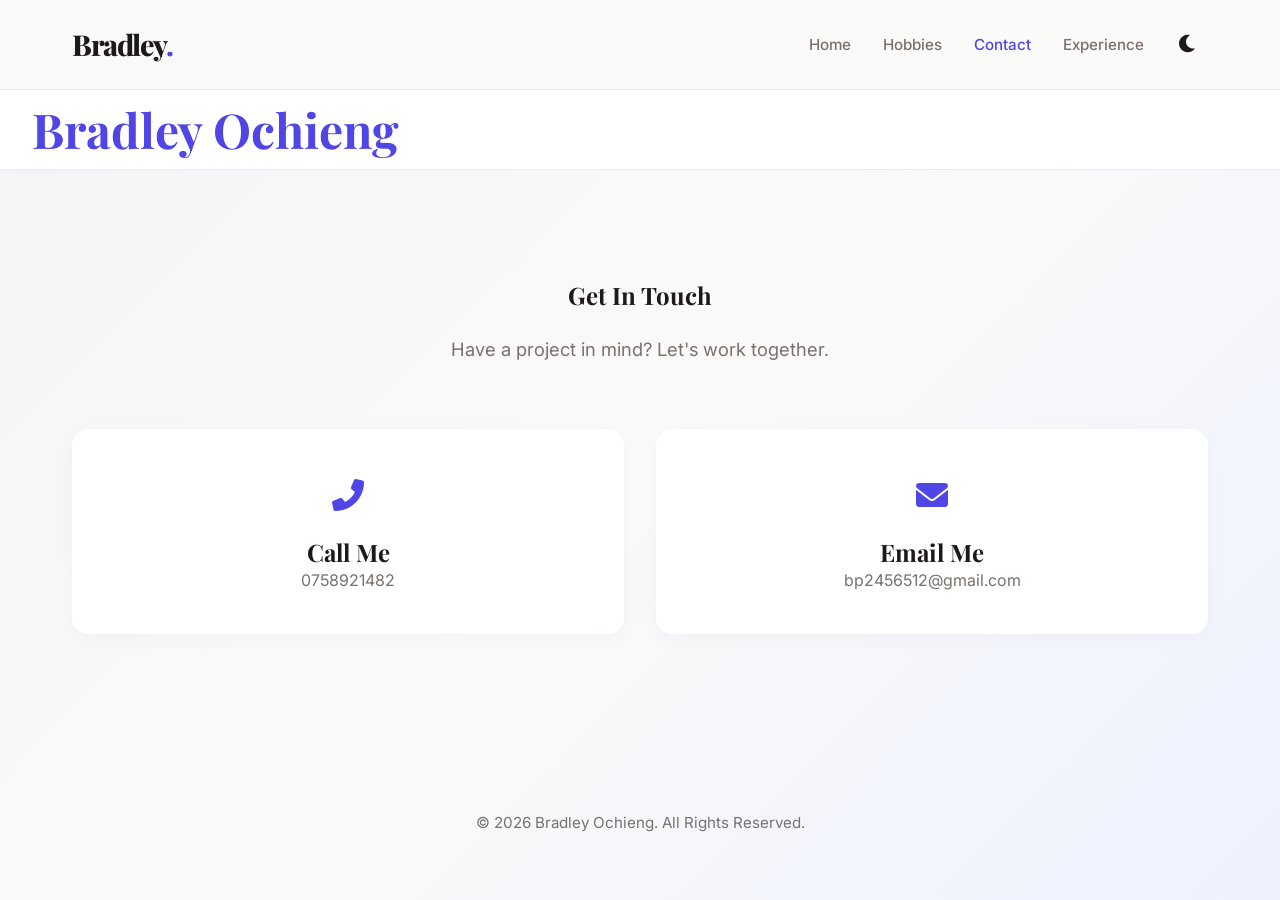
==== contact.html @ 17fb4a50 "Add contact page" ====
<!DOCTYPE html>
<html lang="en" data-theme="light">
<head>
    <meta charset="UTF-8">
    <meta name="viewport" content="width=device-width, initial-scale=1.0">
    <meta name="description" content="Contact Bradley Ochieng.">
    <title>Contact | Bradley Ochieng</title>
    <link rel="stylesheet" href="style.css">
    <link href="https://cdnjs.cloudflare.com/ajax/libs/font-awesome/6.0.0/css/all.min.css" rel="stylesheet">
</head>
<body class="inner-page">
    <header>
        <nav>
            <div class="logo"><a href="index.html">Bradley</a></div>
            <button class="menu-button" aria-label="Toggle navigation menu" aria-expanded="false">☰</button>
            <ul class="nav-links" aria-label="Primary navigation">
                <li><a href="index.html">Home</a></li>
                <li><a href="hobbies.html">Hobbies</a></li>
                <li><a href="contact.html" class="active" aria-current="page">Contact</a></li>
                <li><a href="experience.html">Experience</a></li>
            </ul>
            <button id="theme-toggle" class="theme-toggle" aria-label="Toggle dark mode"><span class="theme-icon"><i class="fas fa-moon"></i></span></button>
        </nav>
    </header>
    <div class="site-name-banner" aria-label="Bradley Ochieng"><p>Bradley Ochieng</p></div>
    <main>
        <section class="contact page-section" aria-labelledby="contact-title">
            <div class="section-header"><h1 id="contact-title">Get In Touch</h1><p>Have a project in mind? Let's work together.</p></div>
            <div class="contact-cards">
                <div class="contact-card"><div class="icon"><i class="fas fa-phone-alt"></i></div><h2>Call Me</h2><a href="tel:0758921482">0758921482</a></div>
                <div class="contact-card"><div class="icon"><i class="fas fa-envelope"></i></div><h2>Email Me</h2><a href="mailto:bp2456512@gmail.com">bp2456512@gmail.com</a></div>
            </div>
        </section></main>
    <footer><div class="footer-bottom"><p id="copyright-year">&copy; Bradley Ochieng. All Rights Reserved.</p></div></footer>
    <script src="script.js"></script>
</body>
</html>
---- style.css ----
@import url('https://fonts.googleapis.com/css2?family=Inter:wght@400;500;600;700&family=Playfair+Display:wght@600;700;800&display=swap');

:root { --primary:#4F46E5; --primary-dark:#3730A3; --primary-light:#818CF8; --background:#FAFAF9; --background-grad:linear-gradient(135deg,#F3F4F6 0%,#FAFAF9 50%,#EEF2FF 100%); --surface:#fff; --surface-light:#F5F5F4; --text:#1C1917; --text-muted:#78716C; --shadow-sm:0 4px 20px rgba(0,0,0,.03); --shadow-md:0 8px 30px rgba(0,0,0,.06); --shadow-lg:0 15px 40px rgba(0,0,0,.08); --radius:16px; }
[data-theme="dark"] { --background:#09090B; --background-grad:linear-gradient(135deg,#18181B 0%,#09090B 50%,#1E1B4B 100%); --surface:#18181B; --surface-light:#27272A; --text:#FAFAFA; --text-muted:#A1A1AA; --shadow-sm:0 4px 20px rgba(0,0,0,.4); --shadow-md:0 8px 30px rgba(0,0,0,.6); --shadow-lg:0 15px 40px rgba(0,0,0,.8); }
*{margin:0;padding:0;box-sizing:border-box} html{scroll-behavior:smooth;scroll-padding-top:90px} body{font-family:Inter,sans-serif;background-color:var(--background);background-image:var(--background-grad);background-attachment:fixed;color:var(--text);line-height:1.7} img{max-width:100%;display:block} a{text-decoration:none;color:inherit} ul{list-style:none} h1,h2,h3{font-family:'Playfair Display',serif;line-height:1.15;color:var(--text)}
header{position:sticky;top:0;z-index:1000;background-color:rgba(250,250,249,.9);backdrop-filter:blur(10px)} [data-theme="dark"] header{background-color:rgba(9,9,11,.9)} nav{max-width:1200px;margin:0 auto;padding:1.25rem 2rem;display:flex;align-items:center;gap:1.5rem}.logo{margin-right:auto}.logo a{font-family:'Playfair Display',serif;font-size:1.8rem;font-weight:800;letter-spacing:-.05em}.logo a::after{content:".";color:var(--primary)}.nav-links{display:flex;align-items:center;gap:2rem}.nav-links a{font-size:.95rem;font-weight:500;color:var(--text-muted)}.nav-links a:hover,.nav-links a.active{color:var(--primary)}.theme-toggle,.menu-button{background:transparent;border:0;color:var(--text);font-size:1.25rem;cursor:pointer;width:40px;height:40px}.menu-button{display:none;font-size:1.5rem}.site-name-banner{padding:.75rem 2rem;background:var(--surface);border-top:1px solid rgba(79,70,229,.12);border-bottom:1px solid rgba(79,70,229,.12)}.site-name-banner p{margin:0;font-family:'Playfair Display',serif;font-size:clamp(1.75rem,7vw,48px);font-weight:700;line-height:1.15;color:var(--primary);white-space:normal;overflow-wrap:normal;animation:none}
section{max-width:1200px;margin:0 auto;padding:7rem 2rem}.section-header{text-align:center;margin-bottom:4rem}.section-header h2{font-size:clamp(2.5rem,5vw,3.5rem)}.section-header h2::after{content:"";display:block;width:60px;height:4px;background:var(--primary);margin:20px auto 0}.section-header p{margin-top:1.5rem;color:var(--text-muted);font-size:1.15rem}.hero{display:flex;flex-direction:row-reverse;align-items:center;justify-content:space-between;gap:5rem;min-height:calc(100vh - 160px)}.hero-content{flex:1;max-width:600px}.greeting{font-size:1.1rem;font-weight:600;color:var(--primary);margin-bottom:1rem;letter-spacing:.1em;text-transform:uppercase}.hero h1{font-size:clamp(3rem,6vw,4.5rem);letter-spacing:-.02em;margin-bottom:1.5rem}.hero h2{font-family:Inter,sans-serif;font-size:clamp(1.2rem,2.5vw,1.5rem);font-weight:400;color:var(--text-muted);margin-bottom:1.5rem}.summary{font-size:1.1rem;color:var(--text-muted);margin-bottom:2rem;line-height:1.8}.hero-buttons{display:flex;flex-wrap:wrap;gap:1.25rem;align-items:center;margin-bottom:2rem}.btn{display:inline-flex;align-items:center;justify-content:center;padding:14px 28px;border-radius:999px;font-weight:600;font-size:.95rem}.btn-primary{background:var(--primary);color:#fff;box-shadow:0 4px 15px rgba(79,70,229,.3)}.btn-primary:hover{background:var(--primary-dark)}.btn-outline{background:var(--surface);color:var(--text);box-shadow:var(--shadow-sm)}.btn-text{color:var(--primary);padding:14px 20px}.social-links-hero{display:flex;gap:1.5rem;font-size:1.35rem;color:var(--text-muted)}.social-links-hero a:hover{color:var(--primary)}.hero-image{flex:1;display:flex;justify-content:center}.hero-image img{width:100%;max-width:420px;aspect-ratio:1;object-fit:cover;border-radius:999px;box-shadow:var(--shadow-lg)}
.about-content{max-width:800px;margin:0 auto 3rem;text-align:center;font-size:1.2rem;line-height:1.9}.about-stats{display:grid;grid-template-columns:repeat(2,minmax(0,260px));justify-content:center;gap:2rem}.stat-item,.skill-category,.project-card,.contact-card{background:var(--surface);border-radius:var(--radius);box-shadow:var(--shadow-sm)}.stat-item{padding:2rem;text-align:center}.stat-item h3{font-size:2.5rem;color:var(--primary);margin-bottom:.5rem}.stat-item p,.project-content p{color:var(--text-muted)}.skills-grid,.project-grid,.contact-cards{display:grid;gap:2rem}.skills-grid{grid-template-columns:repeat(auto-fit,minmax(280px,1fr))}.skill-category{padding:2.5rem}.skill-category h3{font-size:1.4rem;margin-bottom:1.5rem}.skill-category h3 i{color:var(--primary)}.skill-tags,.tech-stack{display:flex;flex-wrap:wrap;gap:.75rem}.skill-tags span,.tech-stack span{padding:.45rem .8rem;border-radius:999px;background:var(--surface-light);color:var(--text-muted);font-size:.85rem}.project-grid{grid-template-columns:repeat(auto-fit,minmax(280px,1fr));gap:3rem}.project-card{overflow:hidden;transition:transform .2s}.project-card:hover{transform:translateY(-5px)}.project-content{padding:2.5rem;min-height:100%;display:flex;flex-direction:column}.project-content h3{font-size:1.8rem;margin-bottom:1rem}.project-content p{margin-bottom:2rem}.tech-stack{margin-bottom:2rem}.project-link{color:var(--primary);font-weight:600;margin-top:auto}.contact-cards{grid-template-columns:repeat(auto-fit,minmax(220px,1fr))}.contact-card{padding:2.5rem;text-align:center}.contact-card .icon{font-size:2rem;color:var(--primary);margin-bottom:1rem}.contact-card h3{margin-bottom:.5rem;font-size:1.3rem}.contact-card a{color:var(--text-muted);overflow-wrap:anywhere}.contact-card a:hover{color:var(--primary)}
footer{padding:4rem 2rem}.footer-bottom{max-width:1200px;margin:0 auto;text-align:center;color:var(--text-muted);font-size:.95rem}.hobbies-page{background-color:#eaf6ff;background-image:none}.hobbies-content{max-width:760px;margin:0 auto;padding:2.5rem;background:rgba(255,255,255,.78);border-radius:var(--radius);box-shadow:var(--shadow-sm)}[data-theme="dark"] .hobbies-content{background:rgba(24,24,27,.9)}.hobbies-content h2{margin-top:2rem;font-size:1.5rem}.hobbies-content h2:first-child{margin-top:0}.hobby-list{margin:1rem 0 0;padding-left:1.5rem}.hobby-list li{margin-bottom:.85rem}.hobby-list-ordered{list-style:decimal}.hobby-list-unordered{list-style:disc}.suggestion-label,.hobby-note{color:var(--text-muted);font-family:Inter,sans-serif;font-size:.95rem}.hobby-note{margin-top:.75rem}
@media (prefers-reduced-motion:reduce){html{scroll-behavior:auto}.site-name-banner p{animation:none}.project-card{transition:none}}@media (max-width:768px){nav{padding:1rem 1.5rem;gap:.5rem}.menu-button{display:block;order:3}.theme-toggle{order:2}.nav-links{position:fixed;top:73px;left:0;width:100%;background:var(--surface);flex-direction:column;align-items:center;padding:2.5rem 2rem;gap:1.5rem;box-shadow:var(--shadow-md);display:none;z-index:999}.nav-links.active{display:flex}.hero{flex-direction:column-reverse;text-align:center;gap:2.5rem;padding-top:3rem}.hero-buttons,.social-links-hero{justify-content:center}.about-stats{grid-template-columns:1fr}.site-name-banner p{font-size:clamp(1.5rem,7vw,2rem)}.hobbies-content{padding:1.75rem}}@media (max-width:480px){section{padding:4rem 1.5rem}.hero-image img{max-width:260px}.skill-category,.project-content,.contact-card{padding:1.5rem}}
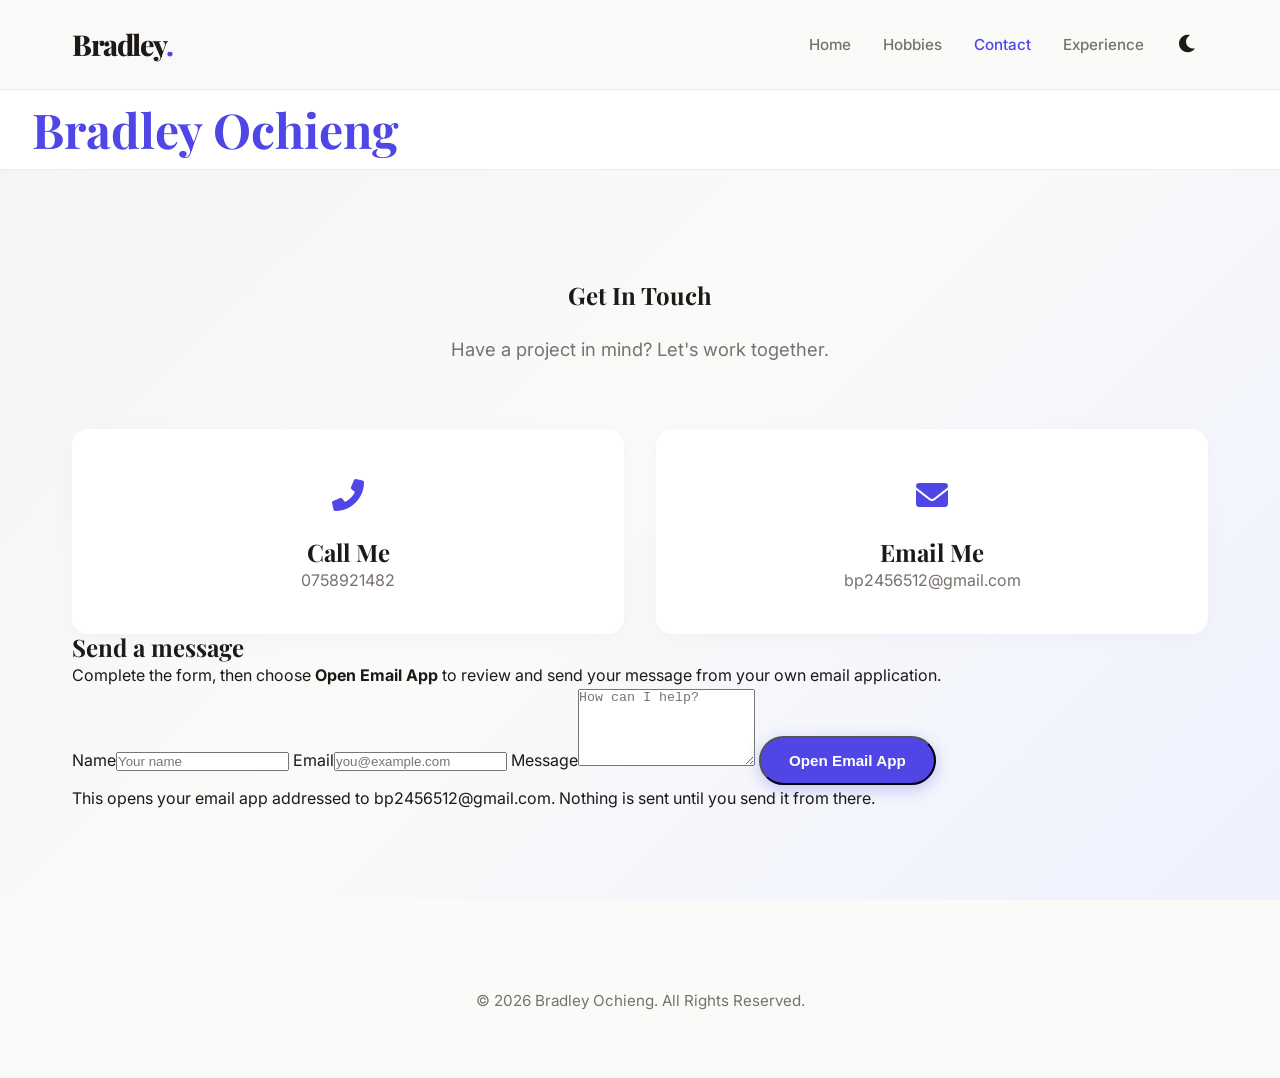
==== commit 33aa95c5: "Add accessible contact form for Brad" ====
--- a/contact.html
+++ b/contact.html
@@ -25,10 +25,20 @@
     <div class="site-name-banner" aria-label="Bradley Ochieng"><p>Bradley Ochieng</p></div>
     <main>
         <section class="contact page-section" aria-labelledby="contact-title">
-            <div class="section-header"><h1 id="contact-title">Get In Touch</h1><p>Have a project in mind? Let's work together.</p></div>
-            <div class="contact-cards">
-                <div class="contact-card"><div class="icon"><i class="fas fa-phone-alt"></i></div><h2>Call Me</h2><a href="tel:0758921482">0758921482</a></div>
-                <div class="contact-card"><div class="icon"><i class="fas fa-envelope"></i></div><h2>Email Me</h2><a href="mailto:bp2456512@gmail.com">bp2456512@gmail.com</a></div>
+            <div class="section-header"><h1 id="contact-title">Get In Touch</h1><p>Have a project in mind? Let&apos;s work together.</p></div>
+            <div class="contact-container">
+                <div class="contact-cards">
+                    <div class="contact-card"><div class="icon"><i class="fas fa-phone-alt"></i></div><h2>Call Me</h2><a href="tel:0758921482">0758921482</a></div>
+                    <div class="contact-card"><div class="icon"><i class="fas fa-envelope"></i></div><h2>Email Me</h2><a href="mailto:bp2456512@gmail.com">bp2456512@gmail.com</a></div>
+                </div>
+                <form class="contact-form" id="contact-form" aria-describedby="form-instructions form-status">
+                    <h2>Send a message</h2>
+                    <p id="form-instructions">Complete the form, then choose <strong>Open Email App</strong> to review and send your message from your own email application.</p>
+                    <label for="name">Name</label><input id="name" name="name" type="text" autocomplete="name" placeholder="Your name" required>
+                    <label for="email">Email</label><input id="email" name="email" type="email" autocomplete="email" placeholder="you@example.com" required>
+                    <label for="message">Message</label><textarea id="message" name="message" rows="5" placeholder="How can I help?" required></textarea>
+                    <button class="btn btn-primary" type="submit">Open Email App</button><p class="form-status" id="form-status" aria-live="polite">This opens your email app addressed to bp2456512@gmail.com. Nothing is sent until you send it from there.</p>
+                </form>
             </div>
         </section></main>
     <footer><div class="footer-bottom"><p id="copyright-year">&copy; Bradley Ochieng. All Rights Reserved.</p></div></footer>
--- a/style.css
+++ b/style.css
@@ -8,3 +8,6 @@
 .about-content{max-width:800px;margin:0 auto 3rem;text-align:center;font-size:1.2rem;line-height:1.9}.about-stats{display:grid;grid-template-columns:repeat(2,minmax(0,260px));justify-content:center;gap:2rem}.stat-item,.skill-category,.project-card,.contact-card{background:var(--surface);border-radius:var(--radius);box-shadow:var(--shadow-sm)}.stat-item{padding:2rem;text-align:center}.stat-item h3{font-size:2.5rem;color:var(--primary);margin-bottom:.5rem}.stat-item p,.project-content p{color:var(--text-muted)}.skills-grid,.project-grid,.contact-cards{display:grid;gap:2rem}.skills-grid{grid-template-columns:repeat(auto-fit,minmax(280px,1fr))}.skill-category{padding:2.5rem}.skill-category h3{font-size:1.4rem;margin-bottom:1.5rem}.skill-category h3 i{color:var(--primary)}.skill-tags,.tech-stack{display:flex;flex-wrap:wrap;gap:.75rem}.skill-tags span,.tech-stack span{padding:.45rem .8rem;border-radius:999px;background:var(--surface-light);color:var(--text-muted);font-size:.85rem}.project-grid{grid-template-columns:repeat(auto-fit,minmax(280px,1fr));gap:3rem}.project-card{overflow:hidden;transition:transform .2s}.project-card:hover{transform:translateY(-5px)}.project-content{padding:2.5rem;min-height:100%;display:flex;flex-direction:column}.project-content h3{font-size:1.8rem;margin-bottom:1rem}.project-content p{margin-bottom:2rem}.tech-stack{margin-bottom:2rem}.project-link{color:var(--primary);font-weight:600;margin-top:auto}.contact-cards{grid-template-columns:repeat(auto-fit,minmax(220px,1fr))}.contact-card{padding:2.5rem;text-align:center}.contact-card .icon{font-size:2rem;color:var(--primary);margin-bottom:1rem}.contact-card h3{margin-bottom:.5rem;font-size:1.3rem}.contact-card a{color:var(--text-muted);overflow-wrap:anywhere}.contact-card a:hover{color:var(--primary)}
 footer{padding:4rem 2rem}.footer-bottom{max-width:1200px;margin:0 auto;text-align:center;color:var(--text-muted);font-size:.95rem}.hobbies-page{background-color:#eaf6ff;background-image:none}.hobbies-content{max-width:760px;margin:0 auto;padding:2.5rem;background:rgba(255,255,255,.78);border-radius:var(--radius);box-shadow:var(--shadow-sm)}[data-theme="dark"] .hobbies-content{background:rgba(24,24,27,.9)}.hobbies-content h2{margin-top:2rem;font-size:1.5rem}.hobbies-content h2:first-child{margin-top:0}.hobby-list{margin:1rem 0 0;padding-left:1.5rem}.hobby-list li{margin-bottom:.85rem}.hobby-list-ordered{list-style:decimal}.hobby-list-unordered{list-style:disc}.suggestion-label,.hobby-note{color:var(--text-muted);font-family:Inter,sans-serif;font-size:.95rem}.hobby-note{margin-top:.75rem}
 @media (prefers-reduced-motion:reduce){html{scroll-behavior:auto}.site-name-banner p{animation:none}.project-card{transition:none}}@media (max-width:768px){nav{padding:1rem 1.5rem;gap:.5rem}.menu-button{display:block;order:3}.theme-toggle{order:2}.nav-links{position:fixed;top:73px;left:0;width:100%;background:var(--surface);flex-direction:column;align-items:center;padding:2.5rem 2rem;gap:1.5rem;box-shadow:var(--shadow-md);display:none;z-index:999}.nav-links.active{display:flex}.hero{flex-direction:column-reverse;text-align:center;gap:2.5rem;padding-top:3rem}.hero-buttons,.social-links-hero{justify-content:center}.about-stats{grid-template-columns:1fr}.site-name-banner p{font-size:clamp(1.5rem,7vw,2rem)}.hobbies-content{padding:1.75rem}}@media (max-width:480px){section{padding:4rem 1.5rem}.hero-image img{max-width:260px}.skill-category,.project-content,.contact-card{padding:1.5rem}}
+
+/* Dedicated-page additions */
+.profile-divider{width:100%;max-width:420px;border:0;border-top:2px solid var(--primary-light);margin:1.5rem auto 0;opacity:.75}.page-section{min-height:calc(100vh - 220px)}.experience-content{max-width:960px;margin:0 auto;padding:2.5rem;background:var(--surface);border-radius:var(--radius);box-shadow:var(--shadow-sm)}.placeholder-notice{margin-bottom:1.5rem;color:var(--text-muted)}.table-wrap{overflow-x:auto}.cv-table{width:100%;border-collapse:collapse;min-width:620px;background:var(--surface)}.cv-table caption{text-align:left;font-weight:600;margin-bottom:.75rem;color:var(--text)}.cv-table th,.cv-table td{border:2px solid #2e8b57;padding:1rem;text-align:left;vertical-align:top}.cv-table th{background:#cfeeff;color:#163a52;font-weight:700}.cv-table td{color:var(--text)}@media (max-width:768px){.experience-content{padding:1.5rem}.profile-divider{max-width:260px}}
